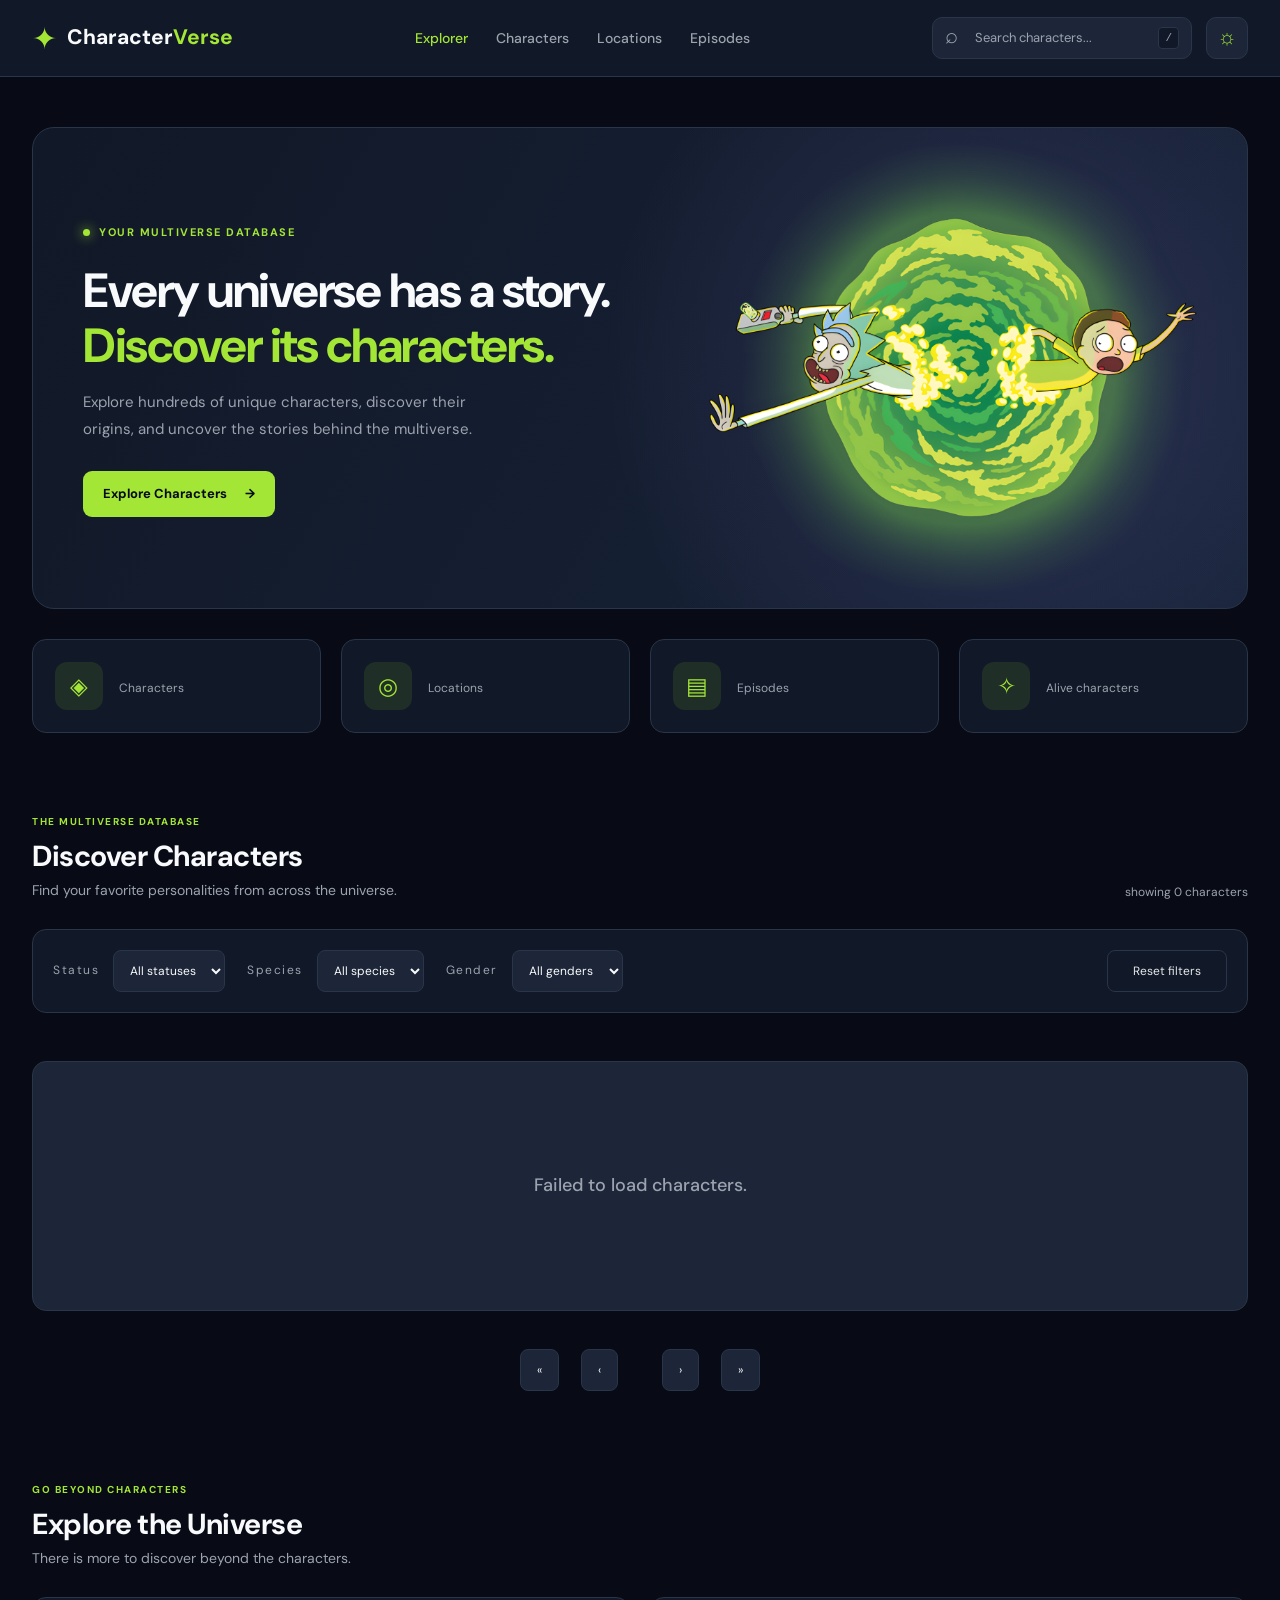
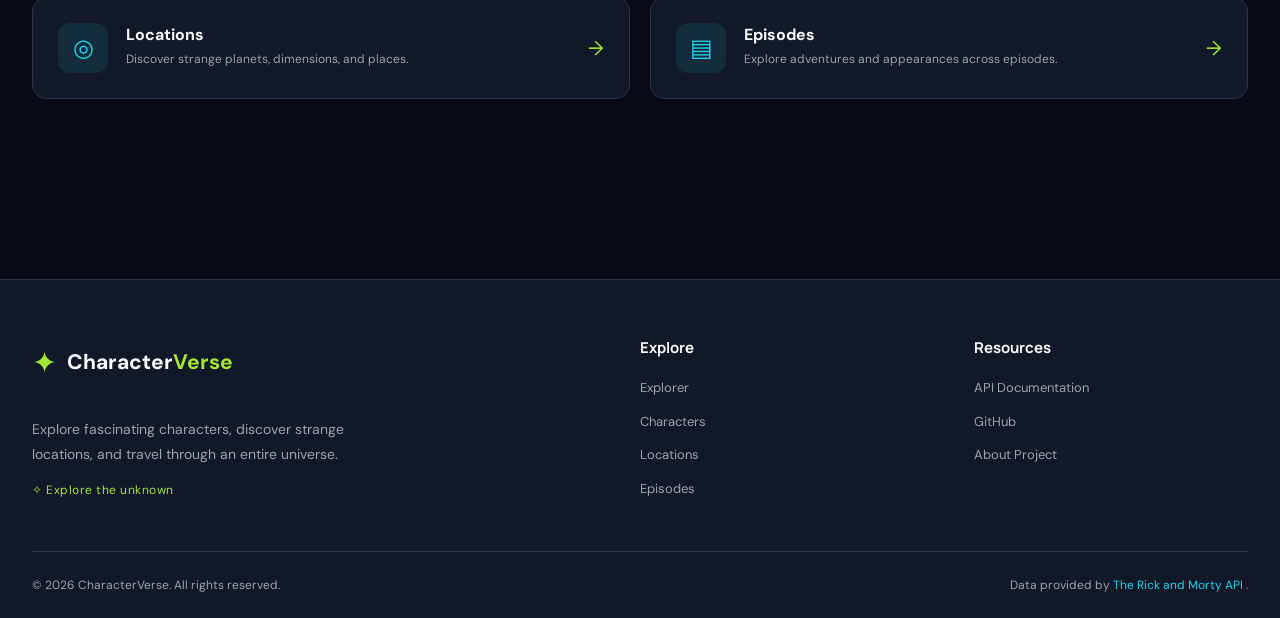
==== index.html @ 1de3f632 "Initial commit" ====
<!doctype html>
<html lang="en">
  <head>
    <meta charset="UTF-8" />
    <meta name="viewport" content="width=device-width, initial-scale=1.0" />
    <title>CharacterVerse</title>
    <link rel="stylesheet" href="styles/main.css" />

    <!-- favicon -->
    <link
      rel="apple-touch-icon"
      sizes="180x180"
      href="images/favicon/apple-touch-icon.png"
    />
    <link
      rel="icon"
      type="image/png"
      sizes="32x32"
      href="images/favicon/favicon-32x32.png"
    />
    <link
      rel="icon"
      type="image/png"
      sizes="16x16"
      href="images/favicon/favicon-16x16.png"
    />
    <link rel="manifest" href="images/favicon/site.webmanifest" />
  </head>
  <body>
    <!-- Header -->
    <header class="site-header">
      <div class="header-container">
        <!-- Logo -->
        <a href="/" class="logo">
          <span class="logo-icon">✦</span>
          <span>Character<span class="logo-highlight">Verse</span></span>
        </a>

        <!-- Navigation -->
        <nav class="nav-links">
          <a href="./" class="nav-link active">Explorer</a>
          <a href="pages/characters.html" class="nav-link">Characters</a>
          <a href="pages/locations.html" class="nav-link">Locations</a>
          <a href="pages/episodes.html" class="nav-link">Episodes</a>
        </nav>

        <!-- Header actions -->
        <div class="header-actions">
          <div class="search-box">
            <span class="search-icon">⌕</span>
            <input
              id="search-characters"
              type="text"
              placeholder="Search characters..."
              aria-label="Search characters"
            />
            <kbd>/</kbd>
          </div>

          <button class="theme-button" aria-label="Toggle theme">☼</button>
        </div>
      </div>
    </header>

    <!-- Main content -->
    <main class="main-content">
      <div class="main-container">
        <!-- Hero section -->
        <section class="hero-section">
          <div class="hero-content">
            <span class="hero-label">
              <span class="hero-label-dot"></span>
              YOUR MULTIVERSE DATABASE
            </span>

            <h1>
              Every universe has a story.
              <span>Discover its characters.</span>
            </h1>

            <p>
              Explore hundreds of unique characters, discover their origins, and
              uncover the stories behind the multiverse.
            </p>

            <a href="#characters" class="hero-button">
              Explore Characters
              <span>→</span>
            </a>
          </div>

          <div class="hero-image">
            <img
              src="/images/hero-image.png"
              alt="A collection of characters from the multiverse"
            />
          </div>
        </section>

        <!-- Statistics section -->
        <section class="stats-section">
          <div class="stat-card">
            <span class="stat-icon">◈</span>
            <div>
              <span class="stat-value characters"></span>
              <span class="stat-label">Characters</span>
            </div>
          </div>

          <div class="stat-card">
            <span class="stat-icon">◎</span>
            <div>
              <span class="stat-value locations"></span>
              <span class="stat-label">Locations</span>
            </div>
          </div>

          <div class="stat-card">
            <span class="stat-icon">▤</span>
            <div>
              <span class="stat-value episodes"></span>
              <span class="stat-label">Episodes</span>
            </div>
          </div>

          <div class="stat-card">
            <span class="stat-icon">✧</span>
            <div>
              <span class="stat-value alive-characters"></span>
              <span class="stat-label">Alive characters</span>
            </div>
          </div>
        </section>

        <!-- Character explorer -->
        <section class="explorer-section characters">
          <div class="section-heading">
            <div>
              <span class="section-eyebrow">THE MULTIVERSE DATABASE</span>
              <h2>Discover Characters</h2>
              <p>Find your favorite personalities from across the universe.</p>
            </div>
            <span class="results-count">Showing 0 characters</span>
          </div>

          <!-- Filters -->
          <div class="filter-bar">
            <div class="filter-group-container">
              <div class="filter-group">
                <label for="character-status-filter">Status</label>
                <select id="character-status-filter">
                  <option value="">All statuses</option>
                  <option value="alive">Alive</option>
                  <option value="dead">Dead</option>
                  <option value="unknown">Unknown</option>
                </select>
              </div>

              <div class="filter-group">
                <label for="character-species-filter">Species</label>
                <select id="character-species-filter">
                  <option value="">All species</option>
                  <option value="human">Human</option>
                  <option value="alien">Alien</option>
                  <option value="humanoid">Humanoid</option>
                  <option value="robot">Robot</option>
                </select>
              </div>

              <div class="filter-group">
                <label for="character-gender-filter">Gender</label>
                <select id="character-gender-filter">
                  <option value="">All genders</option>
                  <option value="female">Female</option>
                  <option value="male">Male</option>
                  <option value="genderless">Genderless</option>
                  <option value="unknown">Unknown</option>
                </select>
              </div>
            </div>
            <button class="reset-filters">Reset filters</button>
          </div>

          <!-- Character cards -->
          <div class="explorer-grid character-grid"></div>

          <!-- Pagination -->
          <div class="pagination">
            <button class="page-button first">«</button>
            <button class="page-button prev">‹</button>

            <div class="page-numbers"></div>

            <button class="page-button next">›</button>
            <button class="page-button last">»</button>
          </div>
        </section>

        <!-- Explore more section -->
        <section class="explore-section">
          <div class="section-heading">
            <div>
              <span class="section-eyebrow">GO BEYOND CHARACTERS</span>
              <h2>Explore the Universe</h2>
              <p>There is more to discover beyond the characters.</p>
            </div>
          </div>

          <div class="explore-grid">
            <a href="pages/locations.html" class="explore-card">
              <span class="explore-icon">◎</span>
              <div>
                <h3>Locations</h3>
                <p>Discover strange planets, dimensions, and places.</p>
              </div>
              <span class="explore-arrow">→</span>
            </a>

            <a href="pages/episodes.html" class="explore-card">
              <span class="explore-icon">▤</span>
              <div>
                <h3>Episodes</h3>
                <p>Explore adventures and appearances across episodes.</p>
              </div>
              <span class="explore-arrow">→</span>
            </a>
          </div>
        </section>
      </div>
    </main>

    <!-- Footer -->
    <footer class="site-footer">
      <div class="footer-container">
        <!-- Footer main -->
        <div class="footer-main">
          <!-- Brand -->
          <div class="footer-brand">
            <a href="/" class="logo">
              <span class="logo-icon">✦</span>
              <span>Character<span class="logo-highlight">Verse</span></span>
            </a>

            <p>
              Explore fascinating characters, discover strange locations, and
              travel through an entire universe.
            </p>

            <span class="footer-decoration">✧ Explore the unknown</span>
          </div>

          <!-- Navigation -->
          <div class="footer-links">
            <h3>Explore</h3>
            <a href="./">Explorer</a>
            <a href="pages/characters.html">Characters</a>
            <a href="pages/locations.html">Locations</a>
            <a href="pages/episodes.html">Episodes</a>
          </div>

          <!-- Resources -->
          <div class="footer-links">
            <h3>Resources</h3>
            <a href="https://rickandmortyapi.com/"> API Documentation </a>
            <a href="https://github.com/"> GitHub </a>
            <a href="#">About Project</a>
          </div>
        </div>

        <!-- Footer bottom -->
        <div class="footer-bottom">
          <p>© 2026 CharacterVerse. All rights reserved.</p>
          <p>
            Data provided by
            <a href="https://rickandmortyapi.com/"> The Rick and Morty API </a>.
          </p>
        </div>
      </div>
    </footer>

    <script type="module" src="scripts/main.js"></script>
    <script type="module" src="scripts/pages/charactersPage.js"></script>
  </body>
</html>
---- styles/main.css ----
@import url("https://fonts.googleapis.com/css2?family=DM+Sans:wght@400;500;600;700&family=Manrope:wght@400;500;600;700;800&display=swap");

@import url("base/reset.css");
@import url("base/variables.css");
@import url("base/global.css");

@import url("layout/header.css");
@import url("layout/main.css");
@import url("layout/footer.css");

@import url("components/section-heading.css");
@import url("components/filters.css");
@import url("components/explorer-grid.css");
@import url("components/character-grid.css");
@import url("components/stat-card.css");
@import url("components/character-card.css");
@import url("components/info-card.css");
@import url("components/skeleton-card.css");
@import url("components/pagination.css");

@import url("sections/hero.css");
@import url("sections/statistics.css");
@import url("sections/explore.css");

@import url("pages/character-details.css");
@import url("pages/episode-details.css");
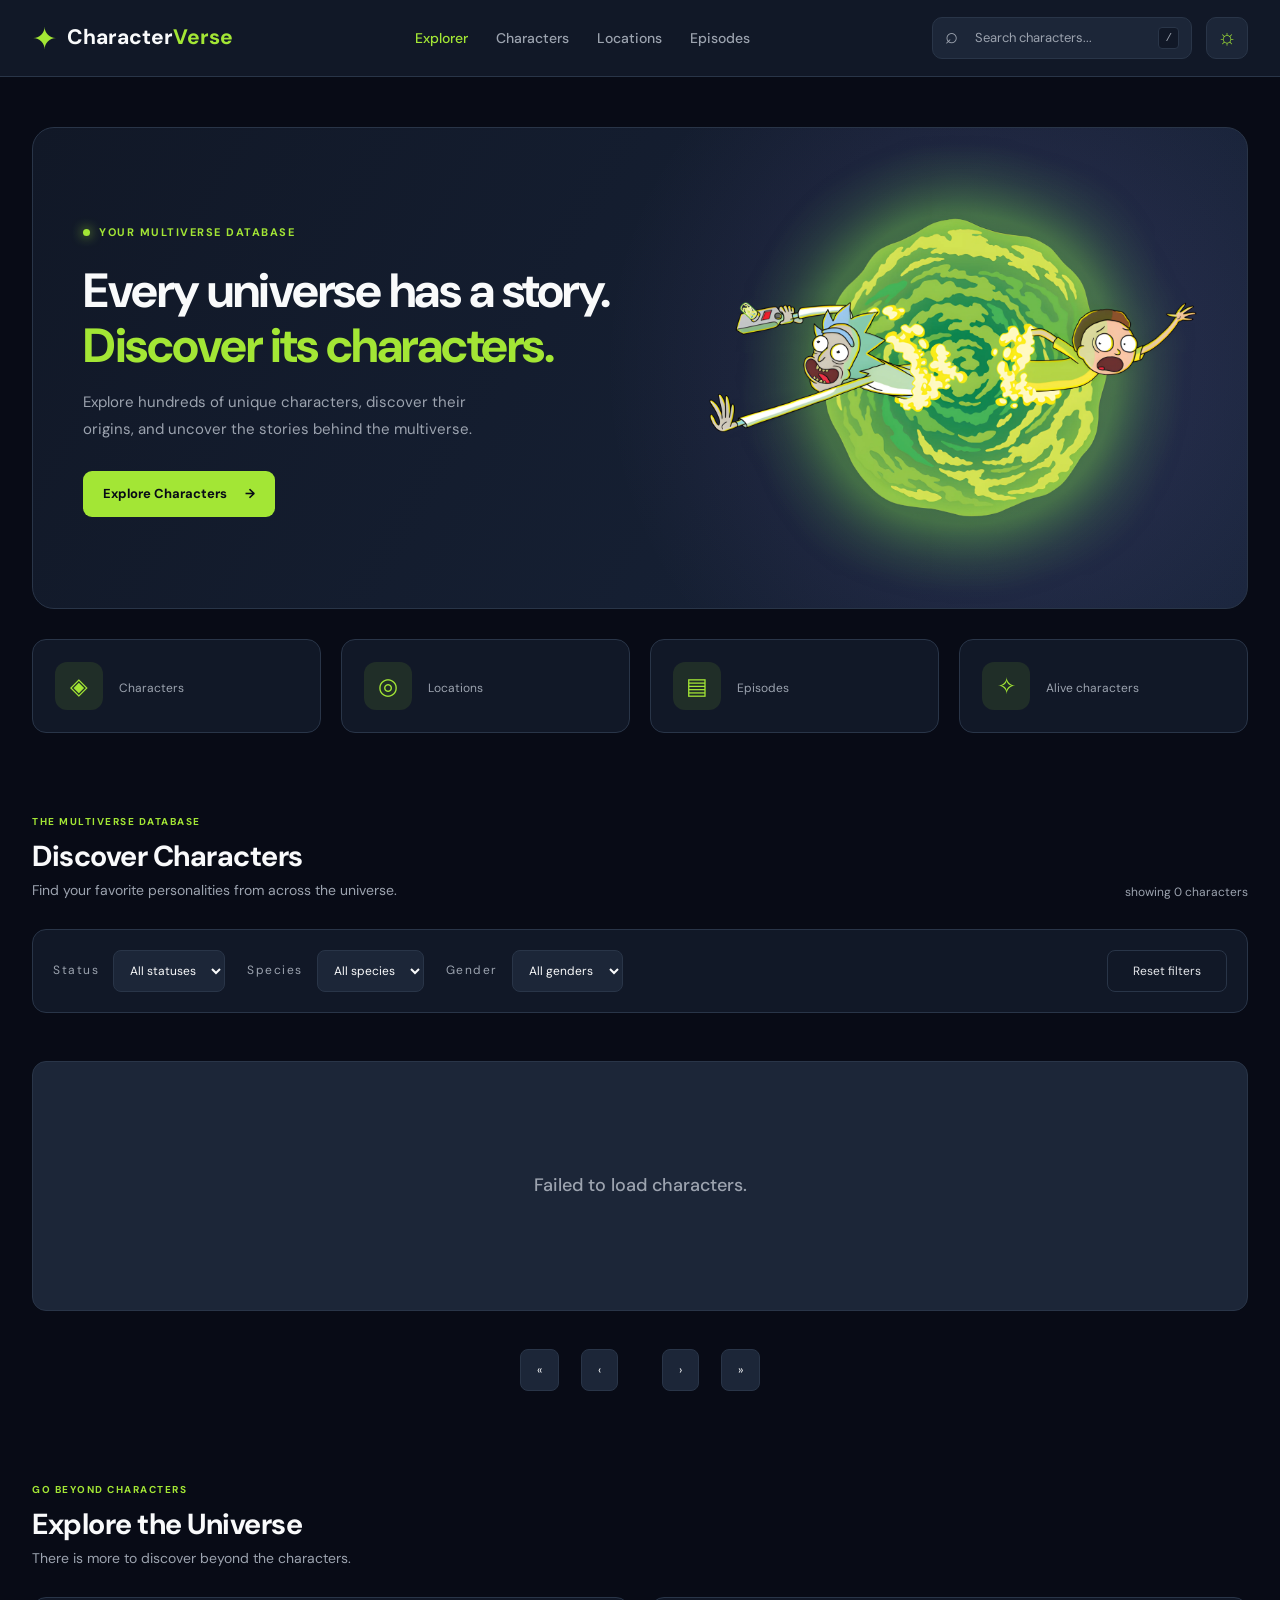
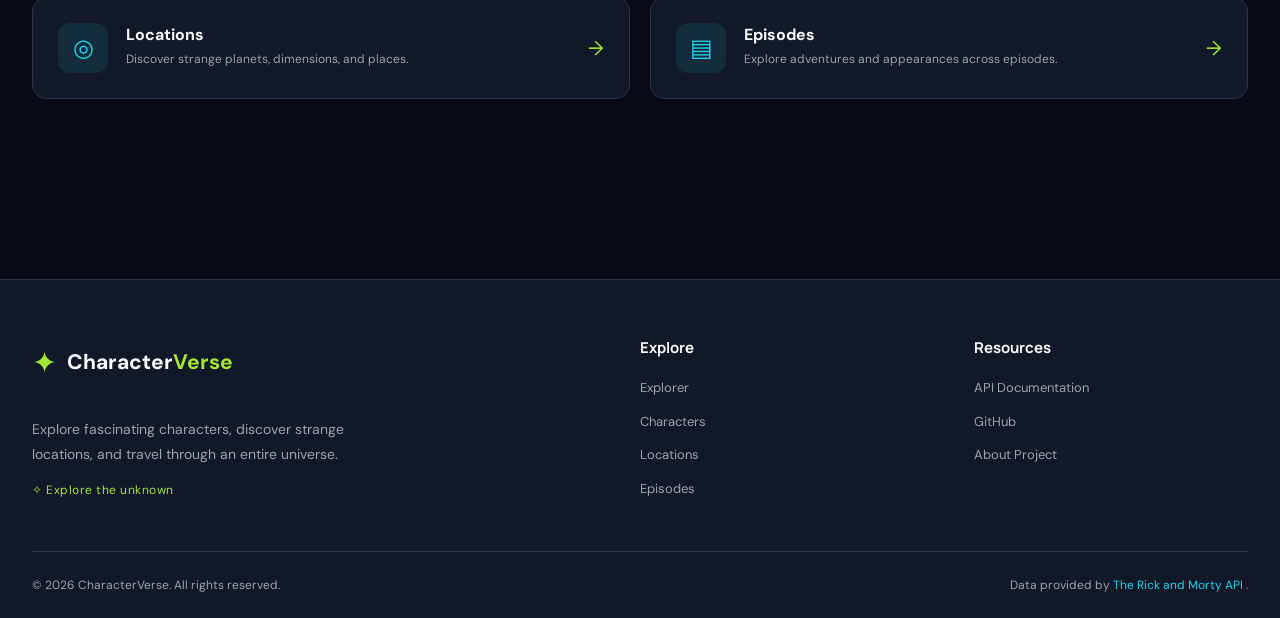
==== commit e9b7987a: "Optimized hero image and fixed the path" ====
--- a/index.html
+++ b/index.html
@@ -91,7 +91,7 @@
 
           <div class="hero-image">
             <img
-              src="/images/hero-image.png"
+              src="images/hero-image.webp"
               alt="A collection of characters from the multiverse"
             />
           </div>
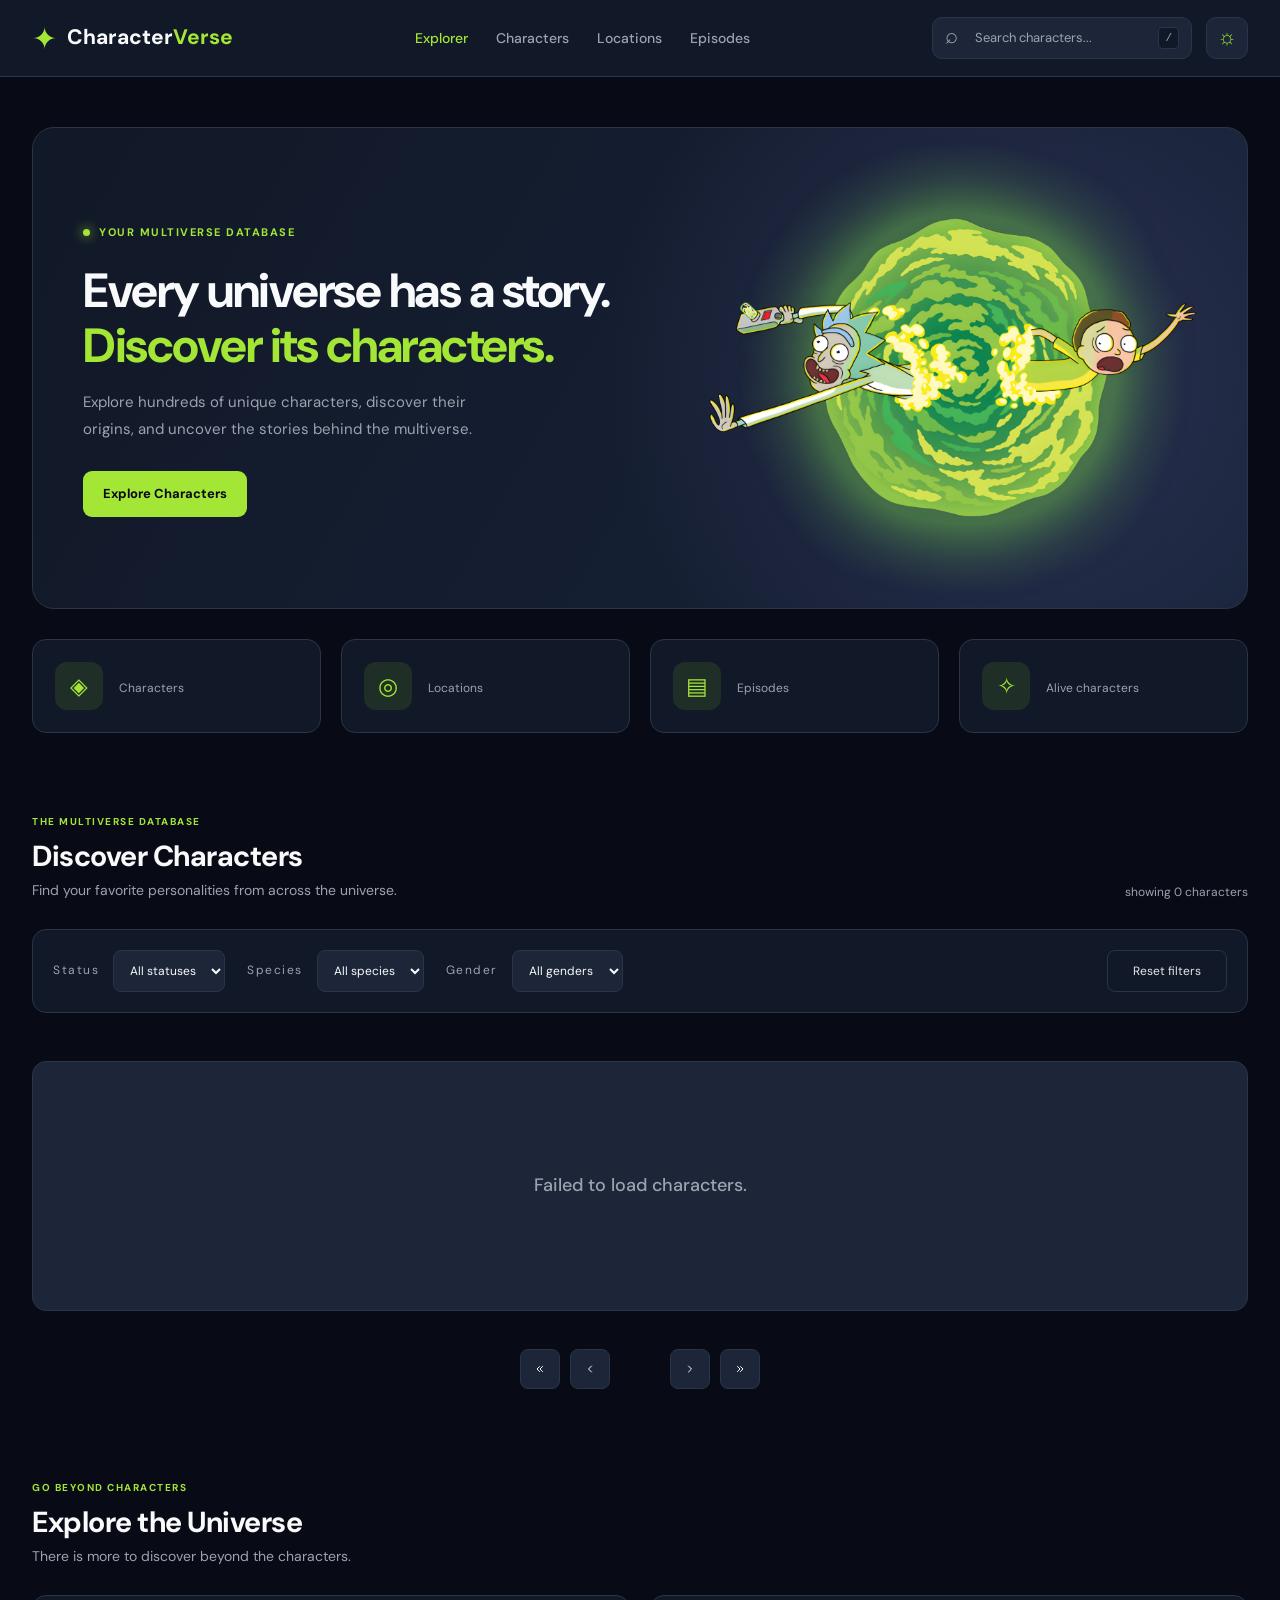
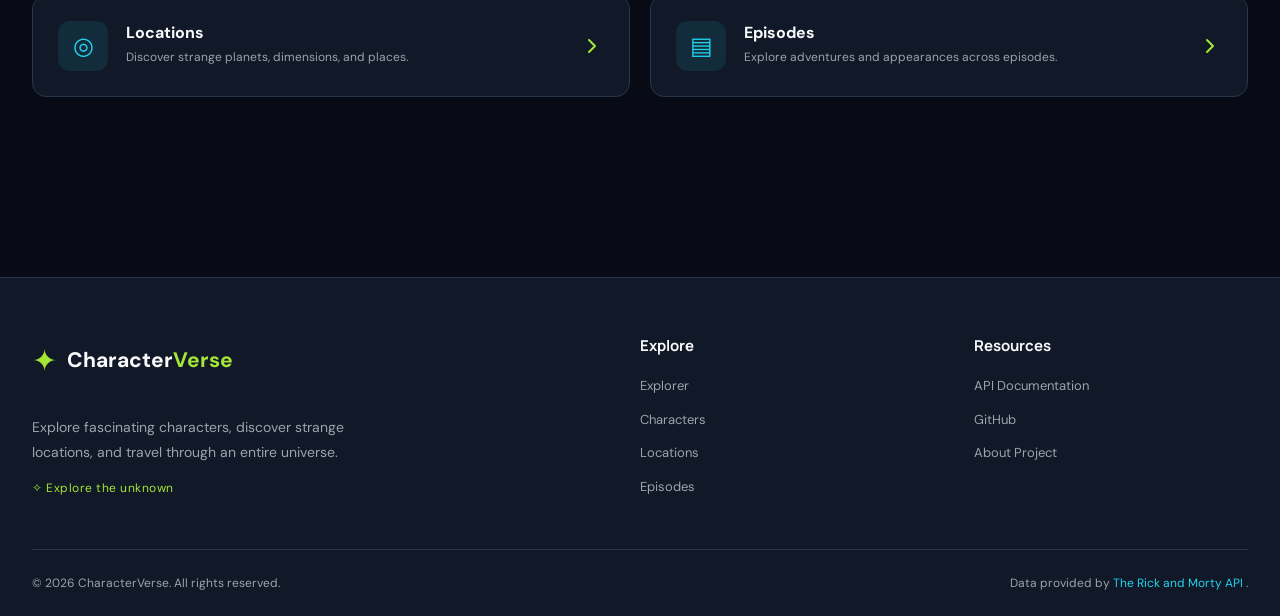
==== commit 3d54e182: "Better pagination CSS and HTML" ====
--- a/index.html
+++ b/index.html
@@ -83,9 +83,8 @@
               uncover the stories behind the multiverse.
             </p>
 
-            <a href="#characters" class="hero-button">
+            <a href="pages/characters.html" class="hero-button">
               Explore Characters
-              <span>→</span>
             </a>
           </div>
 
@@ -186,13 +185,83 @@
 
           <!-- Pagination -->
           <div class="pagination">
-            <button class="page-button first">«</button>
-            <button class="page-button prev">‹</button>
-
-            <div class="page-numbers"></div>
-
-            <button class="page-button next">›</button>
-            <button class="page-button last">»</button>
+            <div class="pagination-controls">
+              <button class="page-button first">
+                <svg
+                  xmlns="http://www.w3.org/2000/svg"
+                  width="12"
+                  height="12"
+                  viewBox="0 0 24 24"
+                  fill="none"
+                  stroke="currentColor"
+                  stroke-width="2"
+                  stroke-linecap="round"
+                  stroke-linejoin="round"
+                  class="icon icon-tabler icons-tabler-outline icon-tabler-chevrons-left"
+                >
+                  <path stroke="none" d="M0 0h24v24H0z" fill="none" />
+                  <path d="M11 7l-5 5l5 5" />
+                  <path d="M17 7l-5 5l5 5" />
+                </svg>
+              </button>
+              <button class="page-button prev">
+                <svg
+                  xmlns="http://www.w3.org/2000/svg"
+                  width="12"
+                  height="12"
+                  viewBox="0 0 24 24"
+                  fill="none"
+                  stroke="currentColor"
+                  stroke-width="2"
+                  stroke-linecap="round"
+                  stroke-linejoin="round"
+                  class="icon icon-tabler icons-tabler-outline icon-tabler-chevron-left"
+                >
+                  <path stroke="none" d="M0 0h24v24H0z" fill="none" />
+                  <path d="M15 6l-6 6l6 6" />
+                </svg>
+              </button>
+            </div>
+
+            <div class="pagination-numbers"></div>
+
+            <div class="pagination-controls">
+              <button class="page-button next">
+                <svg
+                  xmlns="http://www.w3.org/2000/svg"
+                  width="12"
+                  height="12"
+                  viewBox="0 0 24 24"
+                  fill="none"
+                  stroke="currentColor"
+                  stroke-width="2"
+                  stroke-linecap="round"
+                  stroke-linejoin="round"
+                  class="icon icon-tabler icons-tabler-outline icon-tabler-chevron-right"
+                >
+                  <path stroke="none" d="M0 0h24v24H0z" fill="none" />
+                  <path d="M9 6l6 6l-6 6" />
+                </svg>
+              </button>
+              <button class="page-button last">
+                <svg
+                  xmlns="http://www.w3.org/2000/svg"
+                  width="12"
+                  height="12"
+                  viewBox="0 0 24 24"
+                  fill="none"
+                  stroke="currentColor"
+                  stroke-width="2"
+                  stroke-linecap="round"
+                  stroke-linejoin="round"
+                  class="icon icon-tabler icons-tabler-outline icon-tabler-chevrons-right"
+                >
+                  <path stroke="none" d="M0 0h24v24H0z" fill="none" />
+                  <path d="M7 7l5 5l-5 5" />
+                  <path d="M13 7l5 5l-5 5" />
+                </svg>
+              </button>
+            </div>
           </div>
         </section>
 
@@ -213,7 +282,23 @@
                 <h3>Locations</h3>
                 <p>Discover strange planets, dimensions, and places.</p>
               </div>
-              <span class="explore-arrow">→</span>
+              <span class="explore-arrow">
+                <svg
+                  xmlns="http://www.w3.org/2000/svg"
+                  width="24"
+                  height="24"
+                  viewBox="0 0 24 24"
+                  fill="none"
+                  stroke="currentColor"
+                  stroke-width="2"
+                  stroke-linecap="round"
+                  stroke-linejoin="round"
+                  class="icon icon-tabler icons-tabler-outline icon-tabler-chevron-right"
+                >
+                  <path stroke="none" d="M0 0h24v24H0z" fill="none" />
+                  <path d="M9 6l6 6l-6 6" />
+                </svg>
+              </span>
             </a>
 
             <a href="pages/episodes.html" class="explore-card">
@@ -222,7 +307,23 @@
                 <h3>Episodes</h3>
                 <p>Explore adventures and appearances across episodes.</p>
               </div>
-              <span class="explore-arrow">→</span>
+              <span class="explore-arrow">
+                <svg
+                  xmlns="http://www.w3.org/2000/svg"
+                  width="24"
+                  height="24"
+                  viewBox="0 0 24 24"
+                  fill="none"
+                  stroke="currentColor"
+                  stroke-width="2"
+                  stroke-linecap="round"
+                  stroke-linejoin="round"
+                  class="icon icon-tabler icons-tabler-outline icon-tabler-chevron-right"
+                >
+                  <path stroke="none" d="M0 0h24v24H0z" fill="none" />
+                  <path d="M9 6l6 6l-6 6" />
+                </svg>
+              </span>
             </a>
           </div>
         </section>
--- a/styles/main.css
+++ b/styles/main.css
@@ -15,12 +15,13 @@
 @import url("components/stat-card.css");
 @import url("components/character-card.css");
 @import url("components/info-card.css");
+@import url("components/detail-view-card.css");
 @import url("components/skeleton-card.css");
 @import url("components/pagination.css");
+@import url("components/breadcrumb.css");
 
 @import url("sections/hero.css");
 @import url("sections/statistics.css");
 @import url("sections/explore.css");
 
-@import url("pages/character-details.css");
-@import url("pages/episode-details.css");
+@import url("pages/single-page.css");
